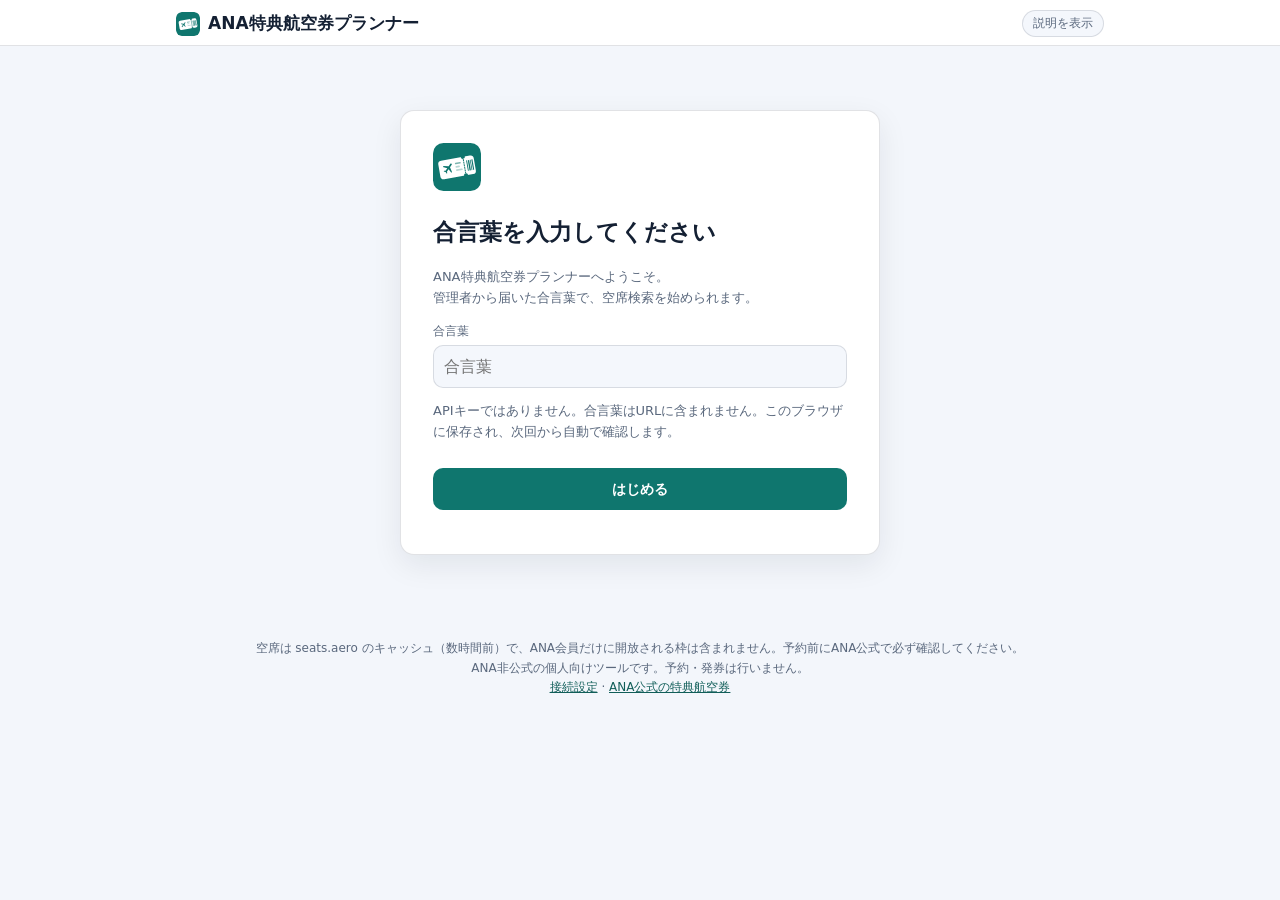
==== index.html @ cda5cdf7 "Require passphrase login on arrival and retire API key login" ====
<!DOCTYPE html>
<html lang="ja">
<head>
  <meta charset="UTF-8">
  <meta name="viewport" content="width=device-width, initial-scale=1.0, viewport-fit=cover">
  <title>ANA特典航空券プランナー</title>
  <meta name="description" content="ANAマイルで取れる特典航空券の空席を seats.aero のデータから探す。ANA直行便とスターアライアンス各社のハブ経由を、人数分の席がある組合せだけ表示。">
  <meta name="referrer" content="no-referrer">
  <meta name="theme-color" content="#0f766e">
  <link rel="manifest" href="manifest.webmanifest">
  <link rel="icon" href="icon.svg" type="image/svg+xml">
  <link rel="apple-touch-icon" href="icon.svg">
  <link rel="stylesheet" href="style.css?v=46">
</head>
<body>
  <header>
    <div class="hwrap">
      <div class="brand">
        <h1><img src="icon.svg" alt="" class="logo">ANA特典航空券プランナー</h1>
        <button class="helpbtn" id="helpToggle" type="button">説明を表示</button>
      </div>
      <nav class="tabs" id="tabs"></nav>
    </div>
  </header>
  <main id="app"></main>
  <footer>
    空席は seats.aero のキャッシュ（数時間前）で、ANA会員だけに開放される枠は含まれません。予約前にANA公式で必ず確認してください。<br>
    ANA非公式の個人向けツールです。予約・発券は行いません。<br><a href="#settings">接続設定</a> · <a href="https://www.ana.co.jp/ja/jp/guide/amc/award/" target="_blank" rel="noopener noreferrer">ANA公式の特典航空券</a>
  </footer>
  <script src="data.js?v=46"></script>
  <script src="holidays.js?v=46"></script>
  <script src="app.js?v=46"></script>
</body>
</html>
---- style.css ----
:root {
  color-scheme: light dark;
  --bg: #f3f6fb;
  --surface: #ffffff;
  --surface-soft: #f4f7fc;
  --border: rgba(15, 23, 42, 0.12);
  --text: #142033;
  --muted: #5a687d;
  --primary: #0f766e;
  --primary-strong: #115e59;
  --primary-soft: rgba(15, 118, 110, 0.12);
  --warn: #b45309;
  --warn-soft: rgba(180, 83, 9, 0.12);
  --danger: #b91c1c;
  --danger-soft: rgba(185, 28, 28, 0.10);
  --ok: #15803d;
  --ok-soft: rgba(21, 128, 61, 0.12);
  --shadow: 0 10px 30px rgba(15, 23, 42, 0.08);
  --r: 14px;
}
@media (prefers-color-scheme: dark) {
  :root {
    --bg: #0b1420; --surface: #121e2d; --surface-soft: #172536; --border: rgba(255,255,255,0.12);
    --text: #e6edf6; --muted: #9fb0c4; --primary: #2dd4bf; --primary-strong: #5eead4; --primary-soft: rgba(45,212,191,0.16);
    --warn: #fbbf24; --warn-soft: rgba(251,191,36,0.14); --danger: #f87171; --danger-soft: rgba(248,113,113,0.14);
    --ok: #4ade80; --ok-soft: rgba(74,222,128,0.14); --shadow: 0 10px 30px rgba(0,0,0,0.4);
  }
}
* { box-sizing: border-box; }
html, body { margin: 0; padding: 0; }
body { font-family: "Hiragino Sans", "Yu Gothic", "Noto Sans JP", system-ui, sans-serif; background: var(--bg); color: var(--text); font-size: 15px; line-height: 1.6; }
header { position: sticky; top: 0; z-index: 10; background: var(--surface); border-bottom: 1px solid var(--border); }
.hwrap { max-width: 960px; margin: 0 auto; padding: 10px 16px 0; }
.brand { display: flex; align-items: center; justify-content: space-between; gap: 12px; }
.brand h1 { font-size: 17px; margin: 0; display: flex; align-items: center; gap: 8px; } .brand h1 .logo { width: 24px; height: 24px; border-radius: 6px; }
.brand small { color: var(--muted); font-size: 12px; }
nav.tabs { display: flex; gap: 4px; overflow-x: auto; padding: 8px 0 0; scrollbar-width: none; }
nav.tabs::-webkit-scrollbar { display: none; }
nav.tabs button { flex: 0 0 auto; border: 0; background: transparent; color: var(--muted); padding: 8px 12px; border-radius: 10px 10px 0 0; font-size: 14px; cursor: pointer; border-bottom: 3px solid transparent; }
nav.tabs button.active { color: var(--primary); border-bottom-color: var(--primary); font-weight: 700; }
main { max-width: 960px; margin: 0 auto; padding: 16px; }
.card { background: var(--surface); border: 1px solid var(--border); border-radius: var(--r); padding: 16px; margin-bottom: 14px; box-shadow: var(--shadow); }
.card h2 { font-size: 16px; margin: 0 0 10px; }
.card h3 { font-size: 14px; margin: 14px 0 6px; color: var(--muted); }
.muted { color: var(--muted); font-size: 13px; }
.grid { display: grid; gap: 10px; grid-template-columns: repeat(auto-fit, minmax(150px, 1fr)); }
label.f { display: flex; flex-direction: column; gap: 4px; font-size: 12px; color: var(--muted); }
select, input[type=text], input[type=password], input[type=number], input[type=date], textarea { width: 100%; font: inherit; font-size: 14px; padding: 8px 10px; border: 1px solid var(--border); border-radius: 10px; background: var(--surface-soft); color: var(--text); }
textarea { min-height: 220px; font-family: ui-monospace, SFMono-Regular, Menlo, monospace; font-size: 12px; }
button.btn { font: inherit; font-size: 14px; padding: 9px 14px; border-radius: 10px; border: 1px solid var(--border); background: var(--surface-soft); color: var(--text); cursor: pointer; }
button.btn.primary { background: var(--primary); color: #fff; border-color: transparent; font-weight: 700; }
button.btn.small { padding: 5px 10px; font-size: 12px; }
.row { display: flex; gap: 8px; flex-wrap: wrap; align-items: center; }
.flow { display: flex; flex-wrap: wrap; gap: 6px; align-items: center; margin: 8px 0; }
.node { padding: 6px 10px; border-radius: 999px; background: var(--primary-soft); font-size: 13px; white-space: nowrap; }
.node.jp { background: var(--surface-soft); border: 1px solid var(--border); }
.node.dest { background: var(--primary); color: #fff; font-weight: 700; }
.node.stop { outline: 2px solid var(--warn); }
.arrow { color: var(--muted); }
.msg { padding: 8px 12px; border-radius: 10px; margin: 6px 0; font-size: 13px; border-left: 4px solid; }
.msg.err { background: var(--danger-soft); border-color: var(--danger); }
.msg.warn { background: var(--warn-soft); border-color: var(--warn); }
.msg.ok { background: var(--ok-soft); border-color: var(--ok); }
.msg.info { background: var(--primary-soft); border-color: var(--primary); }
.big { font-size: 28px; font-weight: 800; letter-spacing: -0.5px; }
.kpi { display: grid; grid-template-columns: repeat(auto-fit, minmax(140px, 1fr)); gap: 10px; }
.kpi .box { background: var(--surface-soft); border-radius: 12px; padding: 10px 12px; }
.kpi .box .l { font-size: 12px; color: var(--muted); }
table { width: 100%; border-collapse: collapse; font-size: 13px; }
th, td { text-align: left; padding: 7px 8px; border-bottom: 1px solid var(--border); vertical-align: top; }
th { color: var(--muted); font-weight: 600; font-size: 12px; }
.seg { border: 1px solid var(--border); border-radius: 12px; padding: 10px 12px; margin: 10px 0; background: var(--surface-soft); }
.seg .title { font-weight: 700; display: flex; justify-content: space-between; gap: 8px; flex-wrap: wrap; }
.cand { display: grid; grid-template-columns: 1fr auto; gap: 6px 10px; padding: 8px 0; border-top: 1px dashed var(--border); align-items: center; }
.cand:first-of-type { border-top: 0; }
.links a { display: inline-block; font-size: 12px; padding: 3px 8px; border-radius: 999px; background: var(--primary-soft); color: var(--primary-strong); text-decoration: none; margin: 2px 4px 2px 0; }
.status { font-size: 12px; padding: 4px 6px; border-radius: 8px; }
.status.s1 { background: var(--ok-soft); } .status.s2 { background: var(--warn-soft); } .status.s3 { background: var(--danger-soft); }
.chips { display: flex; flex-wrap: wrap; gap: 6px; }
.chip { font-size: 12px; padding: 4px 10px; border-radius: 999px; border: 1px solid var(--border); background: var(--surface-soft); cursor: pointer; }
.chip.on { background: var(--primary); color: #fff; border-color: transparent; }
pre.out { white-space: pre-wrap; background: var(--surface-soft); padding: 10px 12px; border-radius: 10px; font-size: 13px; }
ul.tips { padding-left: 18px; } ul.tips li { margin: 6px 0; }
.season { display: inline-block; font-size: 11px; padding: 1px 7px; border-radius: 999px; margin-left: 6px; vertical-align: middle; font-weight: 700; }
.season.L { background: var(--ok-soft); color: var(--ok); } .season.R { background: var(--surface-soft); color: var(--muted); border: 1px solid var(--border); } .season.H { background: var(--danger-soft); color: var(--danger); }
.cal .seasonline { font-size: 11px; color: var(--muted); margin-top: 4px; }
.prop { border: 1px solid var(--border); border-radius: 12px; padding: 12px 14px; margin: 10px 0; background: var(--surface-soft); }
.prop .ptitle { font-weight: 700; font-size: 15px; display: flex; justify-content: space-between; gap: 8px; flex-wrap: wrap; align-items: center; }
.prop .route { margin: 6px 0; font-size: 14px; }
.prop ul { margin: 6px 0 0; padding-left: 18px; font-size: 13px; } .prop li { margin: 3px 0; }
.badge { display: inline-block; font-size: 11px; padding: 2px 8px; border-radius: 999px; background: var(--primary-soft); color: var(--primary-strong); margin-right: 4px; }
.badge.ok { background: var(--ok-soft); color: var(--ok); } .badge.warn { background: var(--warn-soft); color: var(--warn); } .badge.bad { background: var(--danger-soft); color: var(--danger); }
/* help text hidden unless toggled */
.help { display: none; } body.showhelp .help { display: block; } body.showhelp p.help { display: block; }
.helpbtn { font: inherit; font-size: 12px; border: 1px solid var(--border); background: var(--surface-soft); color: var(--muted); border-radius: 999px; padding: 3px 10px; cursor: pointer; }
.helpbtn.on { background: var(--primary-soft); color: var(--primary-strong); border-color: transparent; }
/* status grid */
.status-grid { display: grid; grid-template-columns: repeat(auto-fit, minmax(170px, 1fr)); gap: 10px; }
.status-grid .box { background: var(--surface-soft); border-radius: 12px; padding: 10px 12px; } .status-grid .l { font-size: 12px; color: var(--muted); }
.status-grid .big { font-size: 24px; font-weight: 800; }
.mark { display: inline-block; width: 20px; height: 20px; line-height: 20px; text-align: center; border-radius: 50%; font-size: 12px; font-weight: 700; margin-right: 4px; }
.mark.ok { background: var(--ok-soft); color: var(--ok); } .mark.ng { background: var(--danger-soft); color: var(--danger); } .mark.na { background: var(--surface-soft); color: var(--muted); border: 1px solid var(--border); }
/* routes list */
.routes { display: flex; flex-direction: column; gap: 8px; }
.route { display: flex; justify-content: space-between; gap: 10px; align-items: flex-start; padding: 10px 12px; border: 1px solid var(--border); border-radius: 12px; background: var(--surface-soft); }
.route ul { margin: 4px 0 0; padding-left: 16px; font-size: 12px; color: var(--muted); }
/* summary table */
table.sum td, table.sum th { padding: 8px 8px; } table.sum tr.full td { background: var(--ok-soft); }
table.sum td:nth-child(2), table.sum td:nth-child(3) { white-space: nowrap; font-weight: 700; }
details summary { cursor: pointer; } details .sub { font-size: 12px; color: var(--muted); margin: 8px 0 2px; font-weight: 700; }
hr.thin { border: 0; border-top: 1px dashed var(--border); margin: 6px 0; }
/* flight legs */
.leg { font-size: 13px; margin: 3px 0; display: flex; flex-wrap: wrap; gap: 4px 8px; align-items: baseline; } .leg b { font-weight: 700; }
.leg .d { font-variant-numeric: tabular-nums; color: var(--muted); } .leg .d.sun, .leg .d.holiday { color: var(--danger); } .leg .d.sat { color: #1d4ed8; }
.leg .seat { font-size: 12px; padding: 1px 7px; border-radius: 999px; background: var(--primary-soft); color: var(--primary-strong); }
.leg .ac { font-size: 12px; color: var(--muted); } .leg .ac321 { color: var(--danger); font-weight: 700; }
.gap { font-size: 12px; color: var(--muted); margin: 2px 0 6px 2px; } .gap.stop { color: var(--warn); font-weight: 700; }
.progress { font-size: 12px; color: var(--muted); white-space: pre-wrap; max-height: 140px; overflow: auto; background: var(--surface-soft); border-radius: 8px; padding: 6px 10px; }
.callout { background: var(--warn-soft); border-left: 4px solid var(--warn); border-radius: 10px; padding: 8px 14px; font-size: 14px; }
.callout p { margin: 6px 0; }
/* calendar */
.datebtn { font: inherit; font-size: 14px; padding: 8px 10px; border: 1px solid var(--border); border-radius: 10px; background: var(--surface-soft); color: var(--text); cursor: pointer; min-width: 220px; text-align: left; }
.datebtn .wd { color: var(--muted); } .datebtn .wd.sun, .datebtn .wd.holiday { color: var(--danger); font-weight: 700; } .datebtn .wd.sat { color: #1d4ed8; }
.cal { display: inline-block; background: var(--surface); border: 1px solid var(--border); border-radius: 12px; padding: 10px; margin-top: 6px; box-shadow: var(--shadow); max-width: 100%; }
.cal .head { display: flex; justify-content: space-between; align-items: center; gap: 8px; margin-bottom: 6px; font-weight: 700; }
.cal .grid7 { display: grid; grid-template-columns: repeat(7, 38px); gap: 2px; }
.cal .wdh { text-align: center; font-size: 11px; color: var(--muted); padding: 2px 0; }
.cal .wdh.sun { color: var(--danger); } .cal .wdh.sat { color: #1d4ed8; }
.cal .day { height: 36px; border-radius: 8px; border: 1px solid transparent; background: var(--surface-soft); font: inherit; font-size: 13px; cursor: pointer; color: var(--text); position: relative; }
.cal .day.sun, .cal .day.holiday { color: var(--danger); background: var(--danger-soft); font-weight: 700; }
.cal .day.sat { color: #1d4ed8; background: rgba(29, 78, 216, 0.10); }
.cal .day.sel { border-color: var(--primary); box-shadow: inset 0 0 0 2px var(--primary); }
.cal .day.today::after { content: ''; position: absolute; bottom: 3px; left: 50%; width: 4px; height: 4px; margin-left: -2px; border-radius: 50%; background: var(--primary); }
.cal .day.pad { visibility: hidden; }
.cal .hol { font-size: 11px; color: var(--danger); margin-top: 6px; line-height: 1.5; }
.cal .legend { font-size: 11px; color: var(--muted); margin-top: 4px; }
@media (max-width: 420px) { .cal .grid7 { grid-template-columns: repeat(7, 1fr); } .cal { display: block; } }
footer { text-align: center; color: var(--muted); font-size: 12px; padding: 20px 16px 40px; }
.hide { display: none; }
@media (max-width: 600px) { .cand { grid-template-columns: 1fr; } .big { font-size: 24px; } }

table.sum td:last-child { white-space: nowrap; }
@media (max-width: 600px) { table.sum th:nth-child(4), table.sum td:nth-child(4), table.sum th:nth-child(5), table.sum td:nth-child(5) { display: none; } .status-grid .big { font-size: 20px; } }
.chks { gap: 6px 18px; } .chks label { font-size: 13px; display: inline-flex; align-items: center; gap: 6px; cursor: pointer; } .chks input { width: auto; margin: 0; }
.live-h { font-size: 15px; margin: 16px 0 6px; }
.leg .ext { font-size: 11px; color: var(--primary-strong); text-decoration: none; border: 1px solid var(--border); border-radius: 999px; padding: 0 7px; } .leg .ext:hover { background: var(--primary-soft); }

.usage { font-size: 12px; color: var(--muted); } .usage.warn { color: var(--danger); font-weight: 700; }
.leg .srcs { font-size: 11px; color: var(--muted); border: 1px dashed var(--border); border-radius: 999px; padding: 0 6px; } .leg .srcs.ok { color: var(--ok); border-color: var(--ok); } .leg .srcs.ng, .leg .srcs.nojal { color: var(--danger); border-color: var(--danger); } .leg .srcs.maybe { color: var(--warn); border-color: var(--warn); }
.jalnote.ok { color: var(--ok); } .jalnote.maybe { color: var(--warn); } .jalnote.ng { color: var(--danger); }
.leg .age { font-size: 11px; color: var(--muted); } .leg .age.mid { color: var(--warn); } .leg .age.old { color: var(--danger); font-weight: 700; }
/* flight tables */
table.legs { width: 100%; border-collapse: collapse; font-size: 13px; margin: 4px 0 2px; }
table.legs th { font-size: 11px; color: var(--muted); font-weight: 600; text-align: left; padding: 4px 6px; border-bottom: 1px solid var(--border); white-space: nowrap; }
table.legs td { padding: 6px 6px; vertical-align: top; border-bottom: 1px solid var(--border); }
table.legs td.d { white-space: nowrap; font-variant-numeric: tabular-nums; color: var(--muted); } table.legs td.d.sun, table.legs td.d.holiday { color: var(--danger); } table.legs td.d.sat { color: #1d4ed8; }
table.legs td.fn { font-weight: 700; white-space: nowrap; }
table.legs .t { font-weight: 700; font-variant-numeric: tabular-nums; } table.legs .ap { color: var(--muted); font-size: 12px; }
table.legs td.seat { white-space: nowrap; } table.legs .seat span { font-size: 12px; padding: 1px 7px; border-radius: 999px; background: var(--primary-soft); color: var(--primary-strong); }
table.legs td.ac { font-size: 12px; color: var(--muted); white-space: nowrap; } table.legs .ac321 { color: var(--danger); font-weight: 700; }
table.legs .srcs { font-size: 11px; color: var(--muted); border: 1px dashed var(--border); border-radius: 999px; padding: 0 6px; white-space: nowrap; display: inline-block; margin: 1px 0; }
table.legs .srcs.ok { color: var(--ok); border-color: var(--ok); } table.legs .srcs.ng { color: var(--danger); border-color: var(--danger); } table.legs .srcs.maybe { color: var(--warn); border-color: var(--warn); }
table.legs .age { font-size: 11px; color: var(--muted); white-space: nowrap; } table.legs .age.mid { color: var(--warn); } table.legs .age.old { color: var(--danger); font-weight: 700; }
table.legs .ext { font-size: 11px; color: var(--primary-strong); text-decoration: none; border: 1px solid var(--border); border-radius: 999px; padding: 0 7px; white-space: nowrap; } table.legs .ext:hover { background: var(--primary-soft); }
table.legs tr.combo-start td { border-top: 2px solid var(--border); }
table.legs tr.gaprow td { font-size: 12px; color: var(--muted); padding: 2px 6px 8px; } table.legs tr.gaprow td.stop { color: var(--warn); font-weight: 700; }
@media (max-width: 700px) { table.legs th:nth-child(6), table.legs td:nth-child(6), table.legs th:nth-child(8), table.legs td:nth-child(8) { display: none; } table.legs { font-size: 12px; } }
table.legs tr.inputrow td { color: var(--text); background: var(--surface-soft); font-size: 12px; }
.fuelest { color: var(--warn); font-weight: 700; } .fuelest.zero { color: var(--ok); }
/* result groups: clear separation by cabin */
.grp { margin: 18px 0 0; border: 2px solid var(--border); border-radius: 14px; overflow: hidden; background: var(--surface); }
.grp-head { display: flex; align-items: center; gap: 10px; flex-wrap: wrap; padding: 10px 14px; border-bottom: 2px solid var(--border); font-size: 14px; }
.grp-body { padding: 10px 14px 12px; }
.cab-badge { font-weight: 800; font-size: 15px; padding: 3px 12px; border-radius: 999px; color: #fff; letter-spacing: .02em; }
.al-badge { font-weight: 700; color: var(--text); }
.grp-note { font-size: 12px; color: var(--muted); }
.grp.cab-c { border-color: #1d4ed8; } .grp.cab-c .grp-head { background: rgba(29, 78, 216, 0.10); border-bottom-color: #1d4ed8; } .grp.cab-c .cab-badge { background: #1d4ed8; }
.grp.cab-f { border-color: #7c3aed; } .grp.cab-f .grp-head { background: rgba(124, 58, 237, 0.10); border-bottom-color: #7c3aed; } .grp.cab-f .cab-badge { background: #7c3aed; }
.grp.cab-py { border-color: #0e7490; } .grp.cab-py .grp-head { background: rgba(14, 116, 144, 0.10); border-bottom-color: #0e7490; } .grp.cab-py .cab-badge { background: #0e7490; }
.grp.cab-y { border-color: #15803d; } .grp.cab-y .grp-head { background: rgba(21, 128, 61, 0.10); border-bottom-color: #15803d; } .grp.cab-y .cab-badge { background: #15803d; }
.grp.al-ow { border-style: dashed; } .grp.al-ow .al-badge::before { content: "参考 "; color: var(--muted); font-weight: 400; }
.grade { font-weight: 700; } .grade.ga { color: var(--ok); } .grade.gb { color: var(--warn); } .grade.gc { color: var(--danger); }
/* outbound / return blocks inside each carrier's candidates */
.sidebox { margin: 10px 0 4px; border-left: 5px solid var(--border); border-radius: 6px; padding: 6px 0 6px 12px; background: var(--surface-soft); }
.sidehead { font-weight: 800; font-size: 14px; margin-bottom: 4px; display: flex; align-items: baseline; gap: 8px; } .sidehead span { font-weight: 400; font-size: 12px; color: var(--muted); }
.sidebox.out { border-left-color: var(--primary); } .sidebox.out .sidehead { color: var(--primary-strong); }
.sidebox.ret { border-left-color: #c2410c; } .sidebox.ret .sidehead { color: #c2410c; }
/* tint the 往路 / 復路 columns of the summary table the same way */
table.sum th:nth-child(2), table.sum td:nth-child(2) { background: rgba(15, 118, 110, 0.06); }
table.sum th:nth-child(3), table.sum td:nth-child(3) { background: rgba(194, 65, 12, 0.06); }
table.sum tr.full td:nth-child(2) { background: rgba(15, 118, 110, 0.14); } table.sum tr.full td:nth-child(3) { background: rgba(194, 65, 12, 0.14); }

.intro { padding: 22px 2px 26px; }
.eyebrow { color: var(--primary); font-size: 11px; letter-spacing: 2px; font-weight: 700; }
.intro h2 { font-size: clamp(25px, 5vw, 36px); letter-spacing: -.04em; margin: 8px 0; }
.intro p { color: var(--muted); margin: 6px 0 20px; }
.steps { display: flex; gap: 10px 24px; flex-wrap: wrap; font-size: 12px; color: var(--primary-strong); }
.welcome { display: flex; align-items: center; justify-content: space-between; gap: 16px; border-color: var(--primary); }
.welcome p { margin: 0; }
button:disabled { cursor: not-allowed; opacity: .5; }
:focus-visible { outline: 3px solid var(--primary); outline-offset: 3px; }
summary { cursor: pointer; }
#connectionForm { max-width: 620px; }
footer a { color: var(--primary-strong); }
@media(max-width: 560px) { .welcome { align-items: stretch; flex-direction: column; } .brand h1 { font-size: 14px; } .helpbtn { flex-shrink: 0; } }

.login-card { max-width: 480px; margin: 48px auto; padding: 32px; }
.login-card h2 { font-size: 23px; margin: 16px 0; }
.login-icon { width: 48px; height: 48px; }
.login-card .primary { width: 100%; margin: 12px 0; }
.login-card input { font-size: 16px; }
@media(max-width:560px) { .login-card { margin: 20px auto; padding: 24px; } }
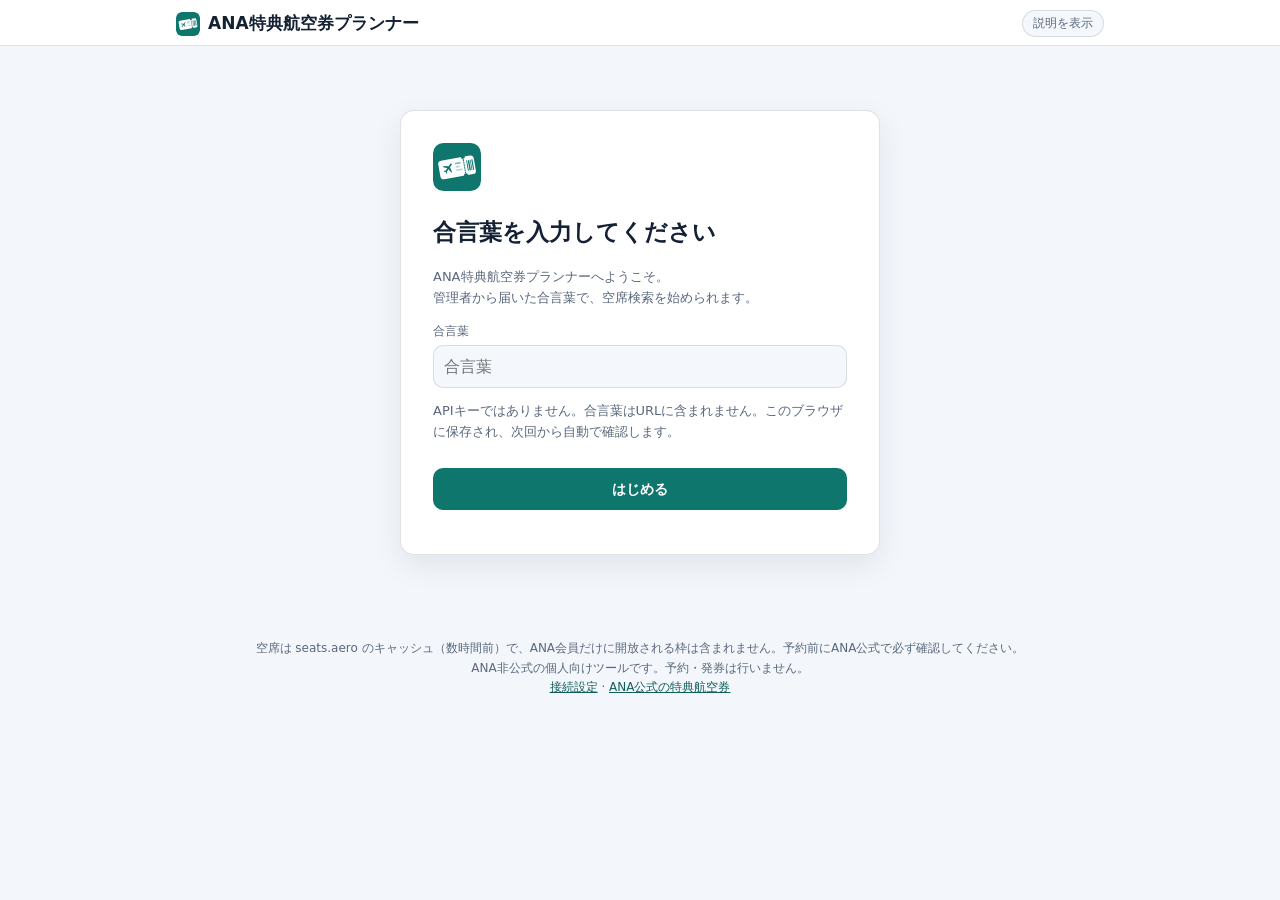
==== commit 1afe09c4: "Keep search option labels concise and expand help on demand" ====
--- a/index.html
+++ b/index.html
@@ -10,7 +10,7 @@
   <link rel="manifest" href="manifest.webmanifest">
   <link rel="icon" href="icon.svg" type="image/svg+xml">
   <link rel="apple-touch-icon" href="icon.svg">
-  <link rel="stylesheet" href="style.css?v=46">
+  <link rel="stylesheet" href="style.css?v=47">
 </head>
 <body>
   <header>
@@ -27,8 +27,8 @@
     空席は seats.aero のキャッシュ（数時間前）で、ANA会員だけに開放される枠は含まれません。予約前にANA公式で必ず確認してください。<br>
     ANA非公式の個人向けツールです。予約・発券は行いません。<br><a href="#settings">接続設定</a> · <a href="https://www.ana.co.jp/ja/jp/guide/amc/award/" target="_blank" rel="noopener noreferrer">ANA公式の特典航空券</a>
   </footer>
-  <script src="data.js?v=46"></script>
-  <script src="holidays.js?v=46"></script>
-  <script src="app.js?v=46"></script>
+  <script src="data.js?v=47"></script>
+  <script src="holidays.js?v=47"></script>
+  <script src="app.js?v=47"></script>
 </body>
 </html>
--- a/style.css
+++ b/style.css
@@ -210,3 +210,8 @@
 .login-card .primary { width: 100%; margin: 12px 0; }
 .login-card input { font-size: 16px; }
 @media(max-width:560px) { .login-card { margin: 20px auto; padding: 24px; } }
+
+.option-help { margin: 14px 0; padding: 14px 16px; background: var(--surface-soft); border-radius: 10px; }
+.option-help h3 { margin-top: 0; }
+.option-help dt { font-size: 13px; font-weight: 700; margin-top: 12px; }
+.option-help dd { margin: 4px 0 0; color: var(--muted); font-size: 13px; line-height: 1.8; }
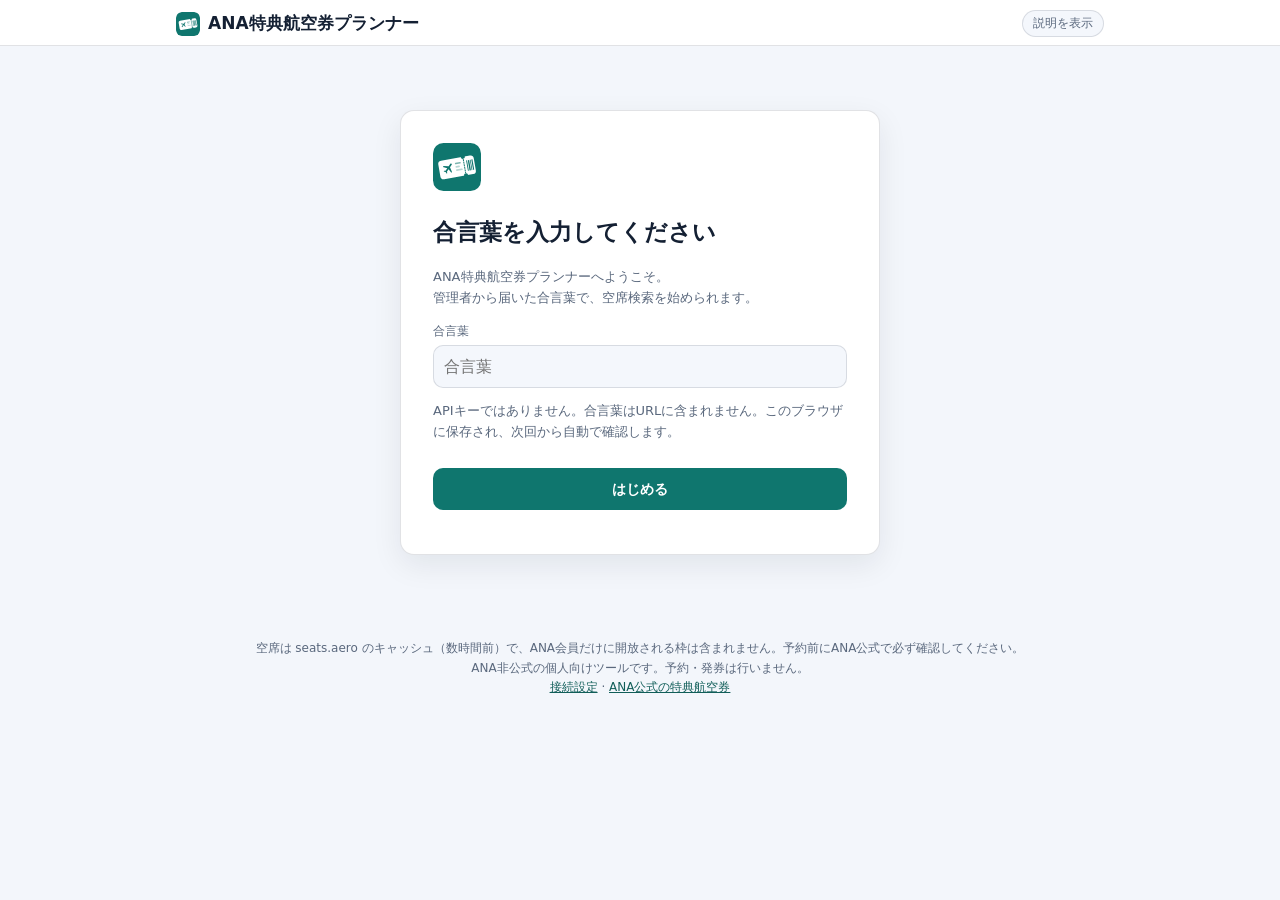
==== commit 79cc1a84: "Lay out results as cards on phone widths Summary and flight tables collapse into labelled cards belo" ====
--- a/index.html
+++ b/index.html
@@ -10,7 +10,7 @@
   <link rel="manifest" href="manifest.webmanifest">
   <link rel="icon" href="icon.svg" type="image/svg+xml">
   <link rel="apple-touch-icon" href="icon.svg">
-  <link rel="stylesheet" href="style.css?v=47">
+  <link rel="stylesheet" href="style.css?v=48">
 </head>
 <body>
   <header>
@@ -27,8 +27,8 @@
     空席は seats.aero のキャッシュ（数時間前）で、ANA会員だけに開放される枠は含まれません。予約前にANA公式で必ず確認してください。<br>
     ANA非公式の個人向けツールです。予約・発券は行いません。<br><a href="#settings">接続設定</a> · <a href="https://www.ana.co.jp/ja/jp/guide/amc/award/" target="_blank" rel="noopener noreferrer">ANA公式の特典航空券</a>
   </footer>
-  <script src="data.js?v=47"></script>
-  <script src="holidays.js?v=47"></script>
-  <script src="app.js?v=47"></script>
+  <script src="data.js?v=48"></script>
+  <script src="holidays.js?v=48"></script>
+  <script src="app.js?v=48"></script>
 </body>
 </html>
--- a/style.css
+++ b/style.css
@@ -140,7 +140,7 @@
 @media (max-width: 600px) { .cand { grid-template-columns: 1fr; } .big { font-size: 24px; } }
 
 table.sum td:last-child { white-space: nowrap; }
-@media (max-width: 600px) { table.sum th:nth-child(4), table.sum td:nth-child(4), table.sum th:nth-child(5), table.sum td:nth-child(5) { display: none; } .status-grid .big { font-size: 20px; } }
+@media (max-width: 600px) { .status-grid .big { font-size: 20px; } }
 .chks { gap: 6px 18px; } .chks label { font-size: 13px; display: inline-flex; align-items: center; gap: 6px; cursor: pointer; } .chks input { width: auto; margin: 0; }
 .live-h { font-size: 15px; margin: 16px 0 6px; }
 .leg .ext { font-size: 11px; color: var(--primary-strong); text-decoration: none; border: 1px solid var(--border); border-radius: 999px; padding: 0 7px; } .leg .ext:hover { background: var(--primary-soft); }
@@ -164,7 +164,7 @@
 table.legs .ext { font-size: 11px; color: var(--primary-strong); text-decoration: none; border: 1px solid var(--border); border-radius: 999px; padding: 0 7px; white-space: nowrap; } table.legs .ext:hover { background: var(--primary-soft); }
 table.legs tr.combo-start td { border-top: 2px solid var(--border); }
 table.legs tr.gaprow td { font-size: 12px; color: var(--muted); padding: 2px 6px 8px; } table.legs tr.gaprow td.stop { color: var(--warn); font-weight: 700; }
-@media (max-width: 700px) { table.legs th:nth-child(6), table.legs td:nth-child(6), table.legs th:nth-child(8), table.legs td:nth-child(8) { display: none; } table.legs { font-size: 12px; } }
+
 table.legs tr.inputrow td { color: var(--text); background: var(--surface-soft); font-size: 12px; }
 .fuelest { color: var(--warn); font-weight: 700; } .fuelest.zero { color: var(--ok); }
 /* result groups: clear separation by cabin */
@@ -215,3 +215,45 @@
 .option-help h3 { margin-top: 0; }
 .option-help dt { font-size: 13px; font-weight: 700; margin-top: 12px; }
 .option-help dd { margin: 4px 0 0; color: var(--muted); font-size: 13px; line-height: 1.8; }
+/* ===== スマホ幅（700px 以下）: 表をカードに組み替える ===== */
+@media (max-width: 700px) {
+  /* 集計表: 1 社 = 1 枚のカード */
+  table.sum, table.sum tbody, table.sum tr, table.sum td { display: block; width: 100%; box-sizing: border-box; }
+  table.sum thead { display: none; }
+  table.sum tr { border: 1px solid var(--border); border-radius: 12px; margin: 8px 0; padding: 8px 12px; background: var(--surface); }
+  table.sum tr.full { border-color: var(--ok); }
+  table.sum td { border: 0; padding: 3px 0; background: transparent !important; white-space: normal; font-weight: 400; }
+  table.sum td:nth-child(1) { font-weight: 700; font-size: 15px; padding-bottom: 6px; border-bottom: 1px dashed var(--border); margin-bottom: 4px; }
+  table.sum td:nth-child(2)::before { content: "往路　"; color: var(--primary-strong); font-weight: 700; font-size: 12px; }
+  table.sum td:nth-child(3)::before { content: "復路　"; color: #c2410c; font-weight: 700; font-size: 12px; }
+  table.sum td:nth-child(4)::before { content: "マイル　"; color: var(--muted); font-size: 12px; }
+  table.sum td:nth-child(5)::before { content: "燃油　"; color: var(--muted); font-size: 12px; }
+  table.sum td:nth-child(2), table.sum td:nth-child(3) { font-weight: 700; }
+  table.sum td:nth-child(2) .jalnote, table.sum td:nth-child(3) .jalnote, table.sum td:nth-child(2) .grade, table.sum td:nth-child(3) .grade { display: block; margin: 0 0 2px 3.2em; font-weight: 400; }
+  table.sum td:nth-child(6) { padding-top: 6px; } table.sum td:nth-child(6):empty { display: none; }
+  table.sum td:nth-child(6) a { display: inline-block; border: 1px solid var(--border); border-radius: 999px; padding: 2px 12px; text-decoration: none; }
+  /* 便の表: 1 便 = 1 枚のカード（日付・便名 / 出発 → 到着 / 残席・機材 / 在庫 / 最終確認・リンク） */
+  table.legs, table.legs tbody { display: block; width: 100%; }
+  table.legs thead { display: none; }
+  table.legs tr { display: grid; grid-template-columns: 1fr 1fr; gap: 2px 10px; padding: 8px 10px; border-bottom: 1px solid var(--border); align-items: baseline; }
+  table.legs td { display: block; border: 0; padding: 0; white-space: normal; }
+  table.legs td.d { grid-column: 1; font-size: 12px; }
+  table.legs td.fn { grid-column: 2; text-align: right; font-size: 15px; }
+  table.legs td:nth-child(3) { grid-column: 1; } table.legs td:nth-child(4) { grid-column: 2; }
+  table.legs td:nth-child(3) .t, table.legs td:nth-child(4) .t { font-size: 16px; }
+  table.legs td:nth-child(4)::before { content: "→ "; color: var(--muted); }
+  table.legs td.seat { grid-column: 1; } table.legs td.ac { grid-column: 2; text-align: right; }
+  table.legs td:nth-child(7) { grid-column: 1 / -1; } table.legs td:nth-child(7) .srcs { white-space: normal; display: inline-block; }
+  table.legs td:nth-child(8) { grid-column: 1; } table.legs td:nth-child(9) { grid-column: 2; text-align: right; }
+  table.legs tr.combo-start { border-top: 3px solid var(--border); margin-top: 6px; }
+  table.legs tr.gaprow, table.legs tr.inputrow { display: block; padding: 6px 10px; }
+  table.legs tr.gaprow td, table.legs tr.inputrow td { display: block; }
+  table.legs tr.inputrow td { line-height: 1.6; }
+  /* そのほか */
+  .sidebox { padding-left: 8px; }
+  .grp-body { padding: 8px 8px 10px; } .grp-head { padding: 8px 10px; }
+  .chks { flex-direction: column; align-items: flex-start; gap: 6px; }
+  .usage { display: block; width: 100%; margin-top: 4px; }
+  .card { padding: 12px; }
+  .progress { max-height: 100px; }
+}
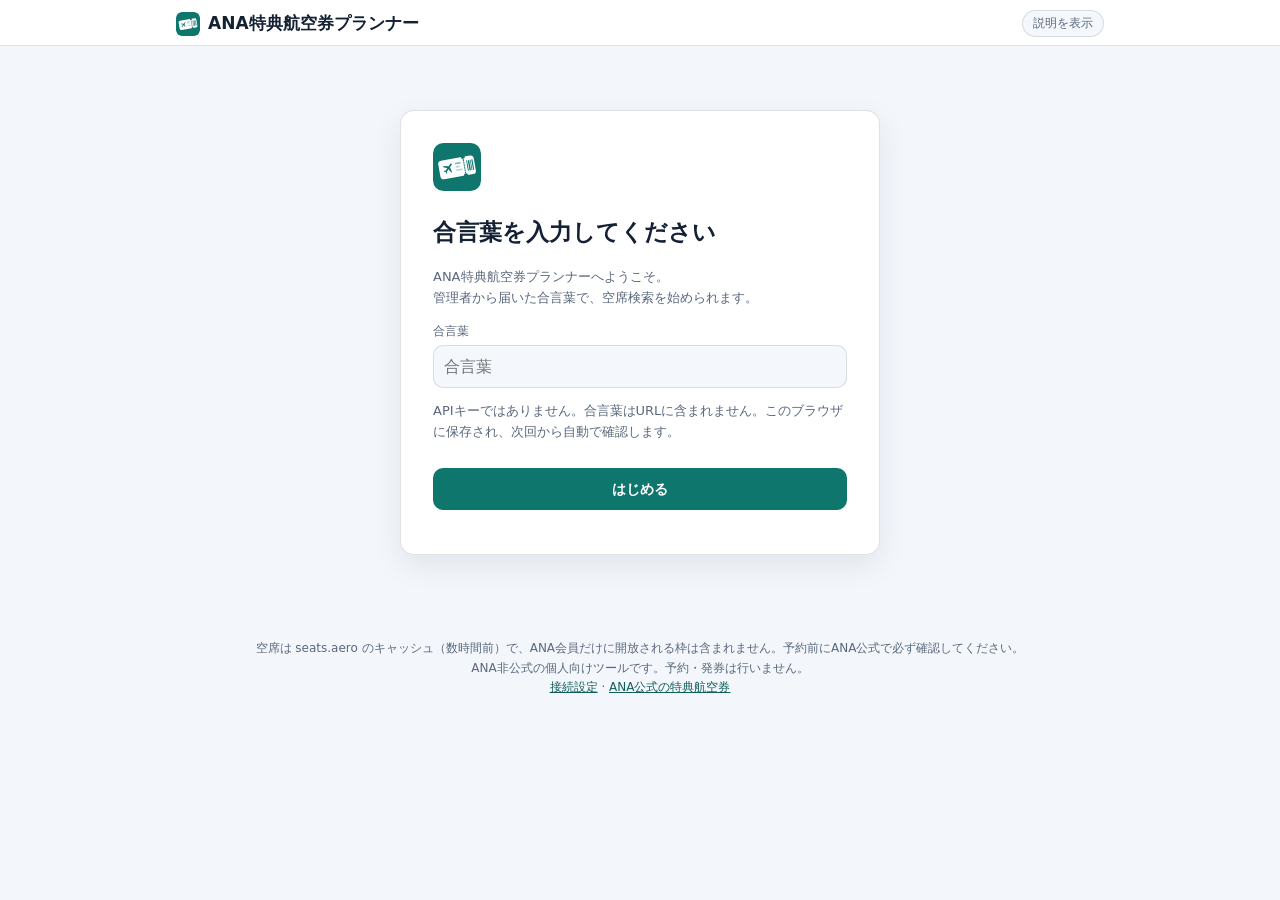
==== commit 50e1e334: "Show day counts as 候補日 N instead of N日に候補 Co-Authored-By: Claude Fable 5.1 <noreply@anthropic.com>" ====
--- a/index.html
+++ b/index.html
@@ -10,7 +10,7 @@
   <link rel="manifest" href="manifest.webmanifest">
   <link rel="icon" href="icon.svg" type="image/svg+xml">
   <link rel="apple-touch-icon" href="icon.svg">
-  <link rel="stylesheet" href="style.css?v=48">
+  <link rel="stylesheet" href="style.css?v=49">
 </head>
 <body>
   <header>
@@ -27,8 +27,8 @@
     空席は seats.aero のキャッシュ（数時間前）で、ANA会員だけに開放される枠は含まれません。予約前にANA公式で必ず確認してください。<br>
     ANA非公式の個人向けツールです。予約・発券は行いません。<br><a href="#settings">接続設定</a> · <a href="https://www.ana.co.jp/ja/jp/guide/amc/award/" target="_blank" rel="noopener noreferrer">ANA公式の特典航空券</a>
   </footer>
-  <script src="data.js?v=48"></script>
-  <script src="holidays.js?v=48"></script>
-  <script src="app.js?v=48"></script>
+  <script src="data.js?v=49"></script>
+  <script src="holidays.js?v=49"></script>
+  <script src="app.js?v=49"></script>
 </body>
 </html>
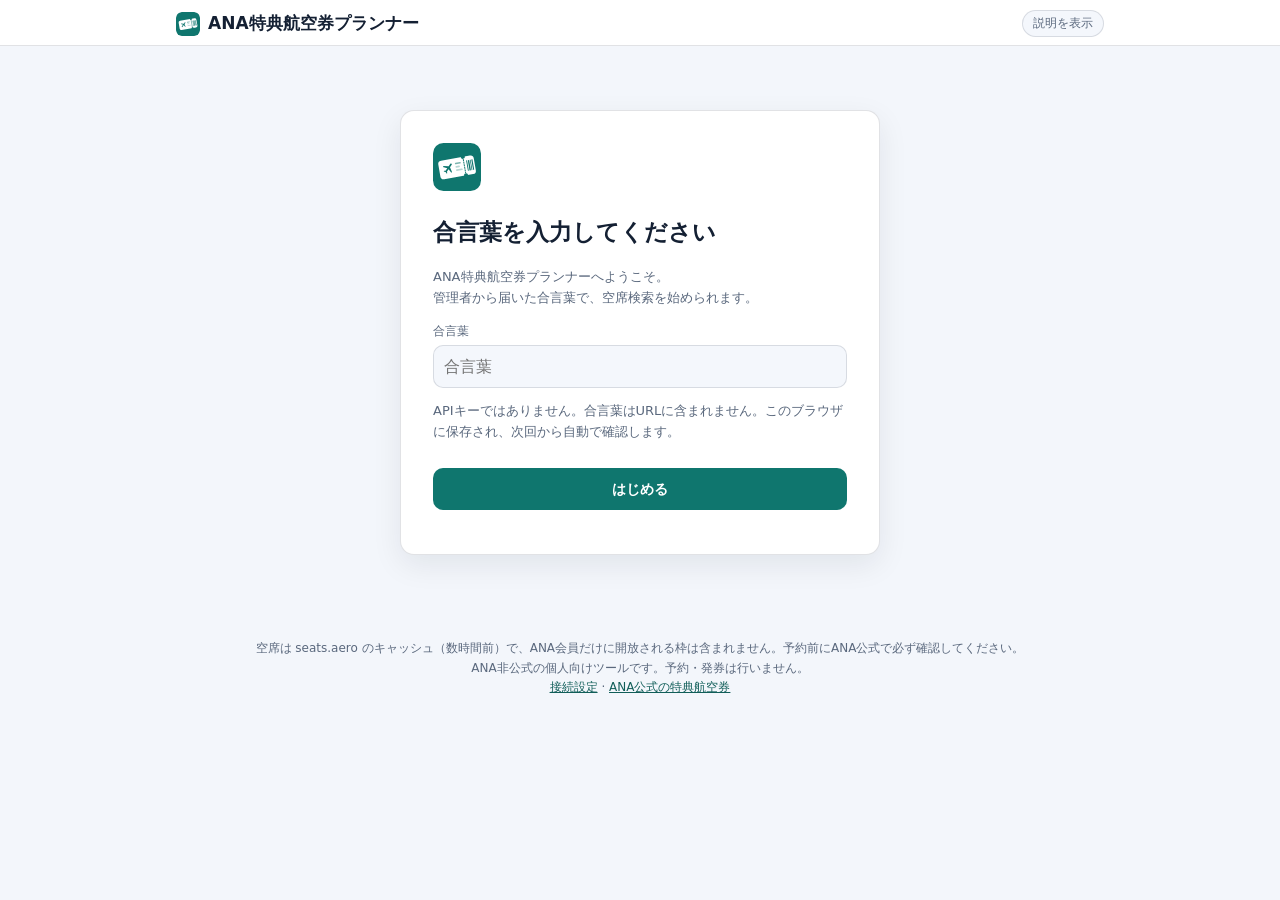
==== commit f19dad52: "Note that Vietnam Airlines cannot share an award itinerary with other Star Alliance carriers Co-Auth" ====
--- a/index.html
+++ b/index.html
@@ -10,7 +10,7 @@
   <link rel="manifest" href="manifest.webmanifest">
   <link rel="icon" href="icon.svg" type="image/svg+xml">
   <link rel="apple-touch-icon" href="icon.svg">
-  <link rel="stylesheet" href="style.css?v=49">
+  <link rel="stylesheet" href="style.css?v=50">
 </head>
 <body>
   <header>
@@ -27,8 +27,8 @@
     空席は seats.aero のキャッシュ（数時間前）で、ANA会員だけに開放される枠は含まれません。予約前にANA公式で必ず確認してください。<br>
     ANA非公式の個人向けツールです。予約・発券は行いません。<br><a href="#settings">接続設定</a> · <a href="https://www.ana.co.jp/ja/jp/guide/amc/award/" target="_blank" rel="noopener noreferrer">ANA公式の特典航空券</a>
   </footer>
-  <script src="data.js?v=49"></script>
-  <script src="holidays.js?v=49"></script>
-  <script src="app.js?v=49"></script>
+  <script src="data.js?v=50"></script>
+  <script src="holidays.js?v=50"></script>
+  <script src="app.js?v=50"></script>
 </body>
 </html>
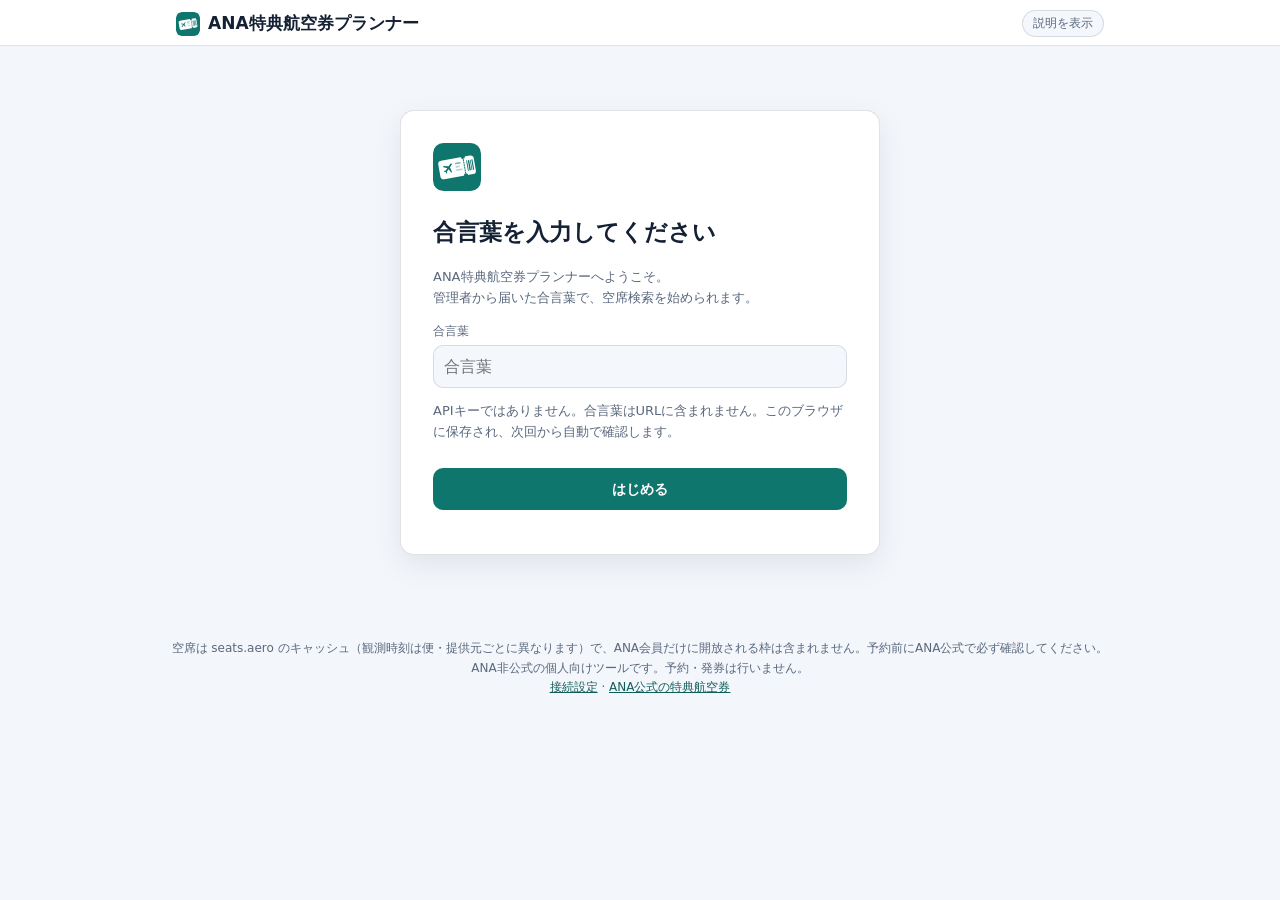
==== commit ee247baa: "Improve ANA award evidence, routing accuracy and search guidance" ====
--- a/index.html
+++ b/index.html
@@ -4,13 +4,13 @@
   <meta charset="UTF-8">
   <meta name="viewport" content="width=device-width, initial-scale=1.0, viewport-fit=cover">
   <title>ANA特典航空券プランナー</title>
-  <meta name="description" content="ANAマイルで取れる特典航空券の空席を seats.aero のデータから探す。ANA直行便とスターアライアンス各社のハブ経由を、人数分の席がある組合せだけ表示。">
+  <meta name="description" content="ANA特典航空券の候補を他社の空席観測から探す。提供元別の席数・観測時刻・探すコツを見ながらANA公式で照合。">
   <meta name="referrer" content="no-referrer">
   <meta name="theme-color" content="#0f766e">
   <link rel="manifest" href="manifest.webmanifest">
   <link rel="icon" href="icon.svg" type="image/svg+xml">
   <link rel="apple-touch-icon" href="icon.svg">
-  <link rel="stylesheet" href="style.css?v=50">
+  <link rel="stylesheet" href="style.css?v=51">
 </head>
 <body>
   <header>
@@ -24,11 +24,12 @@
   </header>
   <main id="app"></main>
   <footer>
-    空席は seats.aero のキャッシュ（数時間前）で、ANA会員だけに開放される枠は含まれません。予約前にANA公式で必ず確認してください。<br>
+    空席は seats.aero のキャッシュ（観測時刻は便・提供元ごとに異なります）で、ANA会員だけに開放される枠は含まれません。予約前にANA公式で必ず確認してください。<br>
     ANA非公式の個人向けツールです。予約・発券は行いません。<br><a href="#settings">接続設定</a> · <a href="https://www.ana.co.jp/ja/jp/guide/amc/award/" target="_blank" rel="noopener noreferrer">ANA公式の特典航空券</a>
   </footer>
-  <script src="data.js?v=50"></script>
-  <script src="holidays.js?v=50"></script>
-  <script src="app.js?v=50"></script>
+  <script src="data.js?v=51"></script>
+  <script src="holidays.js?v=51"></script>
+  <script src="evidence.js?v=51"></script>
+  <script src="app.js?v=51"></script>
 </body>
 </html>
--- a/style.css
+++ b/style.css
@@ -257,3 +257,15 @@
   .card { padding: 12px; }
   .progress { max-height: 100px; }
 }
+
+/* Evidence stays legible alongside the booking-search hints. */
+table.legs .srcs { white-space: normal; max-width: 200px; }
+.evidence { font-size: 11px; margin-top: 5px; line-height: 1.6; }
+.evidence summary { cursor: pointer; color: var(--primary-strong); }
+.candidate-comment { border-left: 3px solid var(--primary); padding: 7px 10px; line-height: 1.7; color: var(--text); background: var(--surface-soft); }
+.search-guide summary { cursor: pointer; color: var(--primary-strong); }
+.search-guide ol { padding-left: 24px; line-height: 1.8; }
+.search-guide li { margin: 10px 0; }
+.search-guide p { line-height: 1.7; }
+.source-links { font-size: 12px; }
+table.sum td .grade { white-space: normal; max-width: 260px; }
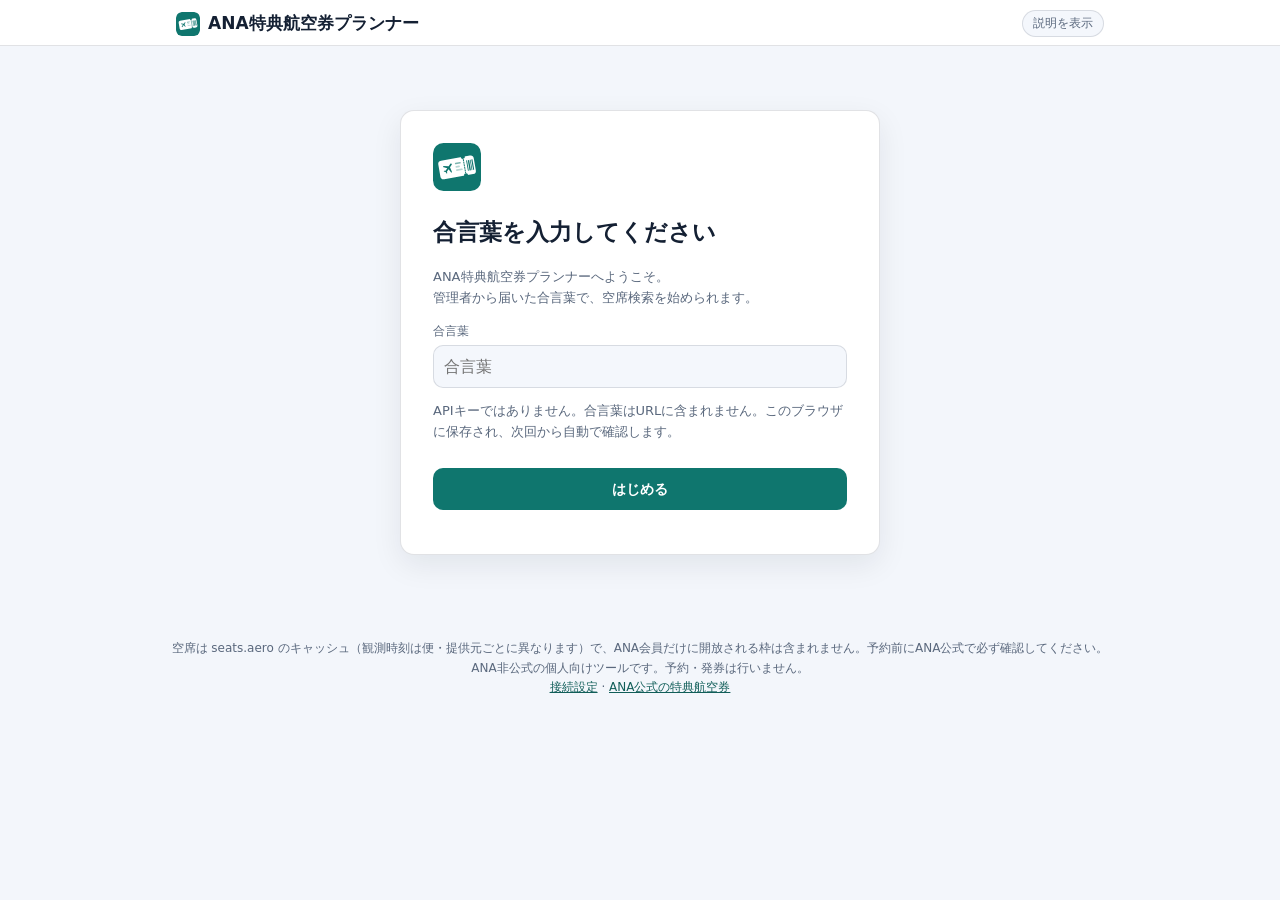
==== commit 9e60f8a7: "Exclude already departed Japan flights from award candidates" ====
--- a/index.html
+++ b/index.html
@@ -10,7 +10,7 @@
   <link rel="manifest" href="manifest.webmanifest">
   <link rel="icon" href="icon.svg" type="image/svg+xml">
   <link rel="apple-touch-icon" href="icon.svg">
-  <link rel="stylesheet" href="style.css?v=51">
+  <link rel="stylesheet" href="style.css?v=52">
 </head>
 <body>
   <header>
@@ -27,9 +27,9 @@
     空席は seats.aero のキャッシュ（観測時刻は便・提供元ごとに異なります）で、ANA会員だけに開放される枠は含まれません。予約前にANA公式で必ず確認してください。<br>
     ANA非公式の個人向けツールです。予約・発券は行いません。<br><a href="#settings">接続設定</a> · <a href="https://www.ana.co.jp/ja/jp/guide/amc/award/" target="_blank" rel="noopener noreferrer">ANA公式の特典航空券</a>
   </footer>
-  <script src="data.js?v=51"></script>
-  <script src="holidays.js?v=51"></script>
-  <script src="evidence.js?v=51"></script>
-  <script src="app.js?v=51"></script>
+  <script src="data.js?v=52"></script>
+  <script src="holidays.js?v=52"></script>
+  <script src="evidence.js?v=52"></script>
+  <script src="app.js?v=52"></script>
 </body>
 </html>
